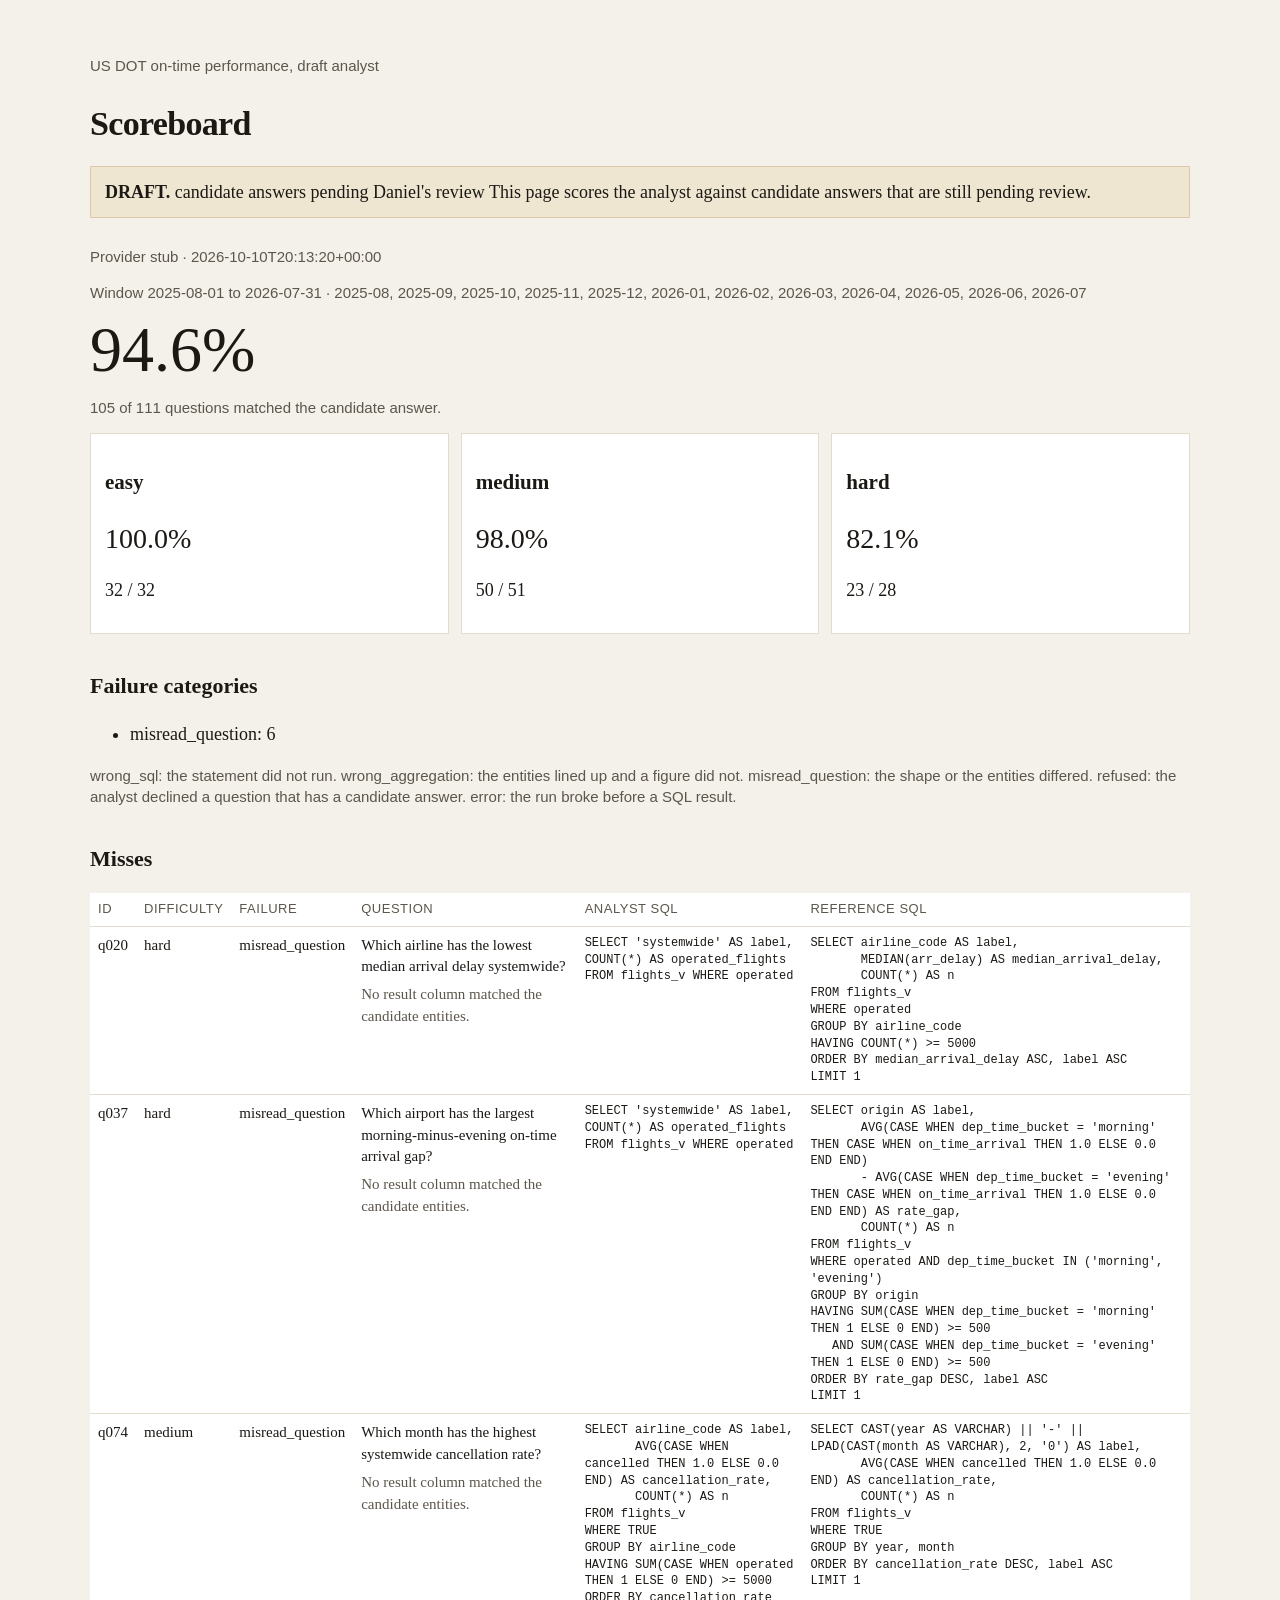
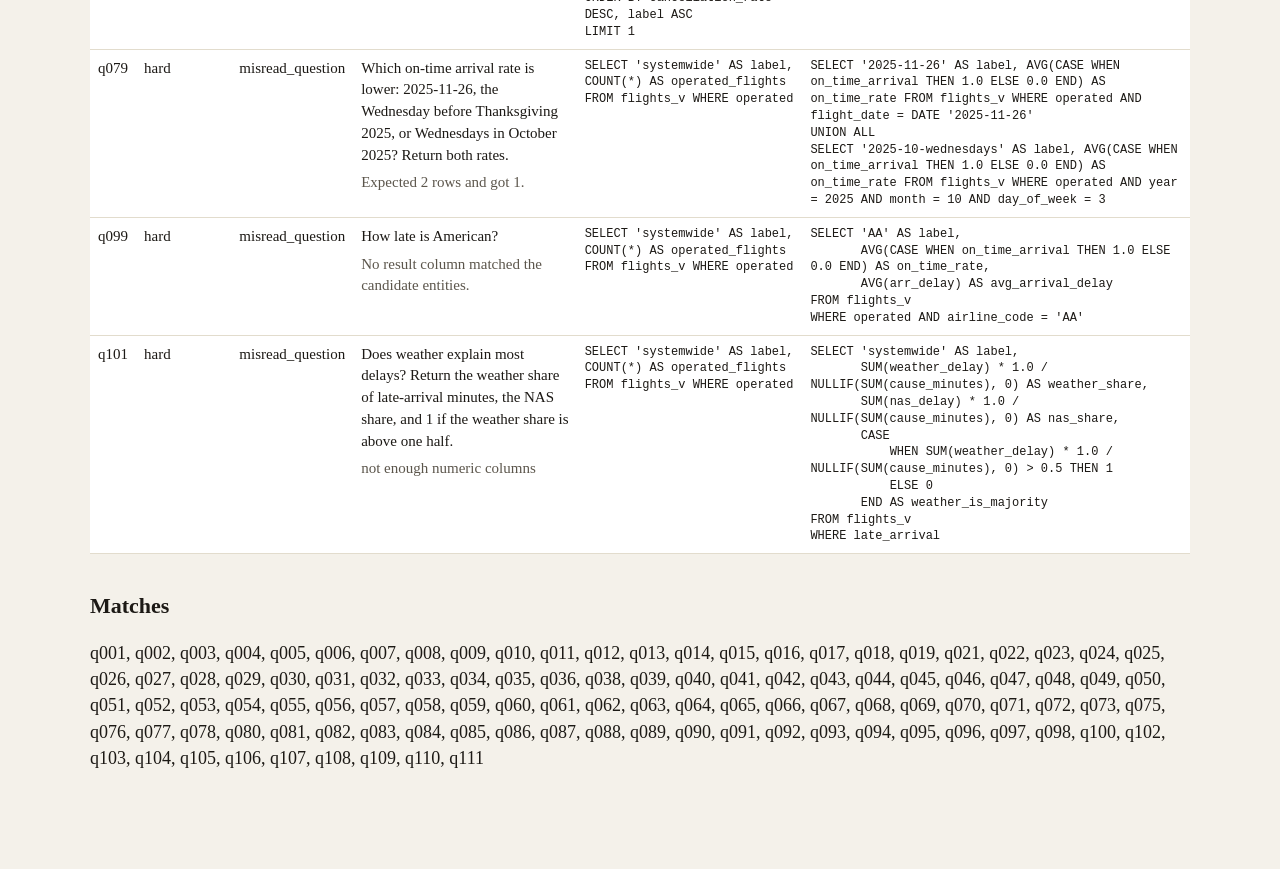
==== scoreboard/index.html @ 19b0c244 "Add a draft self-grading analyst for BTS flight delays. Load the latest 12 on-time months into DuckD" ====
<!DOCTYPE html>
<html lang="en">
<head>
<meta charset="utf-8">
<meta name="viewport" content="width=device-width, initial-scale=1">
<title>Flight delay analyst, draft scoreboard</title>
<style>
  :root { color-scheme: light; }
  body { margin: 0; background: #f4f1ea; color: #1c1915; font: 18px/1.45 "Iowan Old Style", Palatino, Georgia, serif; }
  main { max-width: 1100px; margin: 0 auto; padding: 40px 24px 80px; }
  h1 { font-weight: 600; font-size: 34px; letter-spacing: -0.02em; margin-bottom: 8px; }
  h2 { font-size: 22px; margin-top: 36px; }
  .banner { background: #efe6d2; border: 1px solid #d9cba8; padding: 12px 14px; margin: 18px 0 28px; }
  .overall { font-size: 64px; line-height: 1; margin: 8px 0; font-variant-numeric: tabular-nums; }
  .cards { display: grid; grid-template-columns: repeat(3, 1fr); gap: 12px; }
  .cards section { background: white; border: 1px solid #e2dccd; padding: 12px 14px; }
  .big { font-size: 28px; margin: 4px 0; font-variant-numeric: tabular-nums; }
  table { width: 100%; border-collapse: collapse; background: white; font-size: 15px; }
  th, td { border-bottom: 1px solid #e2dccd; text-align: left; vertical-align: top; padding: 8px; }
  th { font: 13px/1.3 ui-sans-serif, sans-serif; letter-spacing: 0.04em; text-transform: uppercase; color: #5c564c; }
  pre { white-space: pre-wrap; font: 12px/1.4 ui-monospace, SFMono-Regular, Menlo, Consolas, monospace; margin: 0; }
  .detail { color: #5c564c; margin: 6px 0 0; }
  .meta { color: #5c564c; font: 15px/1.4 ui-sans-serif, sans-serif; }
  @media (max-width: 800px) { .cards { grid-template-columns: 1fr; } }
</style>
</head>
<body>
<main>
  <p class="meta">US DOT on-time performance, draft analyst</p>
  <h1>Scoreboard</h1>
  <div class="banner">
    <strong>DRAFT.</strong> candidate answers pending Daniel's review
    This page scores the analyst against candidate answers that are still pending review.
  </div>
  <p class="meta">Provider stub · 2026-10-10T20:13:20+00:00</p>
  <p class="meta">Window 2025-08-01 to 2026-07-31 · 2025-08, 2025-09, 2025-10, 2025-11, 2025-12, 2026-01, 2026-02, 2026-03, 2026-04, 2026-05, 2026-06, 2026-07</p>
  <p class="overall">94.6%</p>
  <p class="meta">105 of 111 questions matched the candidate answer.</p>
  <div class="cards">
    <section><h3>easy</h3><p class='big'>100.0%</p><p>32 / 32</p></section><section><h3>medium</h3><p class='big'>98.0%</p><p>50 / 51</p></section><section><h3>hard</h3><p class='big'>82.1%</p><p>23 / 28</p></section>
  </div>
  <h2>Failure categories</h2>
  <ul><li>misread_question: 6</li></ul>
  <p class="meta">wrong_sql: the statement did not run. wrong_aggregation: the entities lined up and a figure did not. misread_question: the shape or the entities differed. refused: the analyst declined a question that has a candidate answer. error: the run broke before a SQL result.</p>
  <h2>Misses</h2>
  <table>
    <thead><tr><th>Id</th><th>Difficulty</th><th>Failure</th><th>Question</th><th>Analyst SQL</th><th>Reference SQL</th></tr></thead>
    <tbody>
      <tr><td>q020</td><td>hard</td><td>misread_question</td><td>Which airline has the lowest median arrival delay systemwide?<p class='detail'>No result column matched the candidate entities.</p></td><td><pre>SELECT 'systemwide' AS label, COUNT(*) AS operated_flights FROM flights_v WHERE operated</pre></td><td><pre>SELECT airline_code AS label,
       MEDIAN(arr_delay) AS median_arrival_delay,
       COUNT(*) AS n
FROM flights_v
WHERE operated
GROUP BY airline_code
HAVING COUNT(*) &gt;= 5000
ORDER BY median_arrival_delay ASC, label ASC
LIMIT 1</pre></td></tr><tr><td>q037</td><td>hard</td><td>misread_question</td><td>Which airport has the largest morning-minus-evening on-time arrival gap?<p class='detail'>No result column matched the candidate entities.</p></td><td><pre>SELECT 'systemwide' AS label, COUNT(*) AS operated_flights FROM flights_v WHERE operated</pre></td><td><pre>SELECT origin AS label,
       AVG(CASE WHEN dep_time_bucket = 'morning' THEN CASE WHEN on_time_arrival THEN 1.0 ELSE 0.0 END END)
       - AVG(CASE WHEN dep_time_bucket = 'evening' THEN CASE WHEN on_time_arrival THEN 1.0 ELSE 0.0 END END) AS rate_gap,
       COUNT(*) AS n
FROM flights_v
WHERE operated AND dep_time_bucket IN ('morning', 'evening')
GROUP BY origin
HAVING SUM(CASE WHEN dep_time_bucket = 'morning' THEN 1 ELSE 0 END) &gt;= 500
   AND SUM(CASE WHEN dep_time_bucket = 'evening' THEN 1 ELSE 0 END) &gt;= 500
ORDER BY rate_gap DESC, label ASC
LIMIT 1</pre></td></tr><tr><td>q074</td><td>medium</td><td>misread_question</td><td>Which month has the highest systemwide cancellation rate?<p class='detail'>No result column matched the candidate entities.</p></td><td><pre>SELECT airline_code AS label,
       AVG(CASE WHEN cancelled THEN 1.0 ELSE 0.0 END) AS cancellation_rate,
       COUNT(*) AS n
FROM flights_v
WHERE TRUE
GROUP BY airline_code
HAVING SUM(CASE WHEN operated THEN 1 ELSE 0 END) &gt;= 5000
ORDER BY cancellation_rate DESC, label ASC
LIMIT 1</pre></td><td><pre>SELECT CAST(year AS VARCHAR) || '-' || LPAD(CAST(month AS VARCHAR), 2, '0') AS label,
       AVG(CASE WHEN cancelled THEN 1.0 ELSE 0.0 END) AS cancellation_rate,
       COUNT(*) AS n
FROM flights_v
WHERE TRUE
GROUP BY year, month
ORDER BY cancellation_rate DESC, label ASC
LIMIT 1</pre></td></tr><tr><td>q079</td><td>hard</td><td>misread_question</td><td>Which on-time arrival rate is lower: 2025-11-26, the Wednesday before Thanksgiving 2025, or Wednesdays in October 2025? Return both rates.<p class='detail'>Expected 2 rows and got 1.</p></td><td><pre>SELECT 'systemwide' AS label, COUNT(*) AS operated_flights FROM flights_v WHERE operated</pre></td><td><pre>SELECT '2025-11-26' AS label, AVG(CASE WHEN on_time_arrival THEN 1.0 ELSE 0.0 END) AS on_time_rate FROM flights_v WHERE operated AND flight_date = DATE '2025-11-26'
UNION ALL
SELECT '2025-10-wednesdays' AS label, AVG(CASE WHEN on_time_arrival THEN 1.0 ELSE 0.0 END) AS on_time_rate FROM flights_v WHERE operated AND year = 2025 AND month = 10 AND day_of_week = 3</pre></td></tr><tr><td>q099</td><td>hard</td><td>misread_question</td><td>How late is American?<p class='detail'>No result column matched the candidate entities.</p></td><td><pre>SELECT 'systemwide' AS label, COUNT(*) AS operated_flights FROM flights_v WHERE operated</pre></td><td><pre>SELECT 'AA' AS label,
       AVG(CASE WHEN on_time_arrival THEN 1.0 ELSE 0.0 END) AS on_time_rate,
       AVG(arr_delay) AS avg_arrival_delay
FROM flights_v
WHERE operated AND airline_code = 'AA'</pre></td></tr><tr><td>q101</td><td>hard</td><td>misread_question</td><td>Does weather explain most delays? Return the weather share of late-arrival minutes, the NAS share, and 1 if the weather share is above one half.<p class='detail'>not enough numeric columns</p></td><td><pre>SELECT 'systemwide' AS label, COUNT(*) AS operated_flights FROM flights_v WHERE operated</pre></td><td><pre>SELECT 'systemwide' AS label,
       SUM(weather_delay) * 1.0 / NULLIF(SUM(cause_minutes), 0) AS weather_share,
       SUM(nas_delay) * 1.0 / NULLIF(SUM(cause_minutes), 0) AS nas_share,
       CASE
           WHEN SUM(weather_delay) * 1.0 / NULLIF(SUM(cause_minutes), 0) &gt; 0.5 THEN 1
           ELSE 0
       END AS weather_is_majority
FROM flights_v
WHERE late_arrival</pre></td></tr>
    </tbody>
  </table>
  <h2>Matches</h2>
  <p>q001, q002, q003, q004, q005, q006, q007, q008, q009, q010, q011, q012, q013, q014, q015, q016, q017, q018, q019, q021, q022, q023, q024, q025, q026, q027, q028, q029, q030, q031, q032, q033, q034, q035, q036, q038, q039, q040, q041, q042, q043, q044, q045, q046, q047, q048, q049, q050, q051, q052, q053, q054, q055, q056, q057, q058, q059, q060, q061, q062, q063, q064, q065, q066, q067, q068, q069, q070, q071, q072, q073, q075, q076, q077, q078, q080, q081, q082, q083, q084, q085, q086, q087, q088, q089, q090, q091, q092, q093, q094, q095, q096, q097, q098, q100, q102, q103, q104, q105, q106, q107, q108, q109, q110, q111</p>
</main>
</body>
</html>
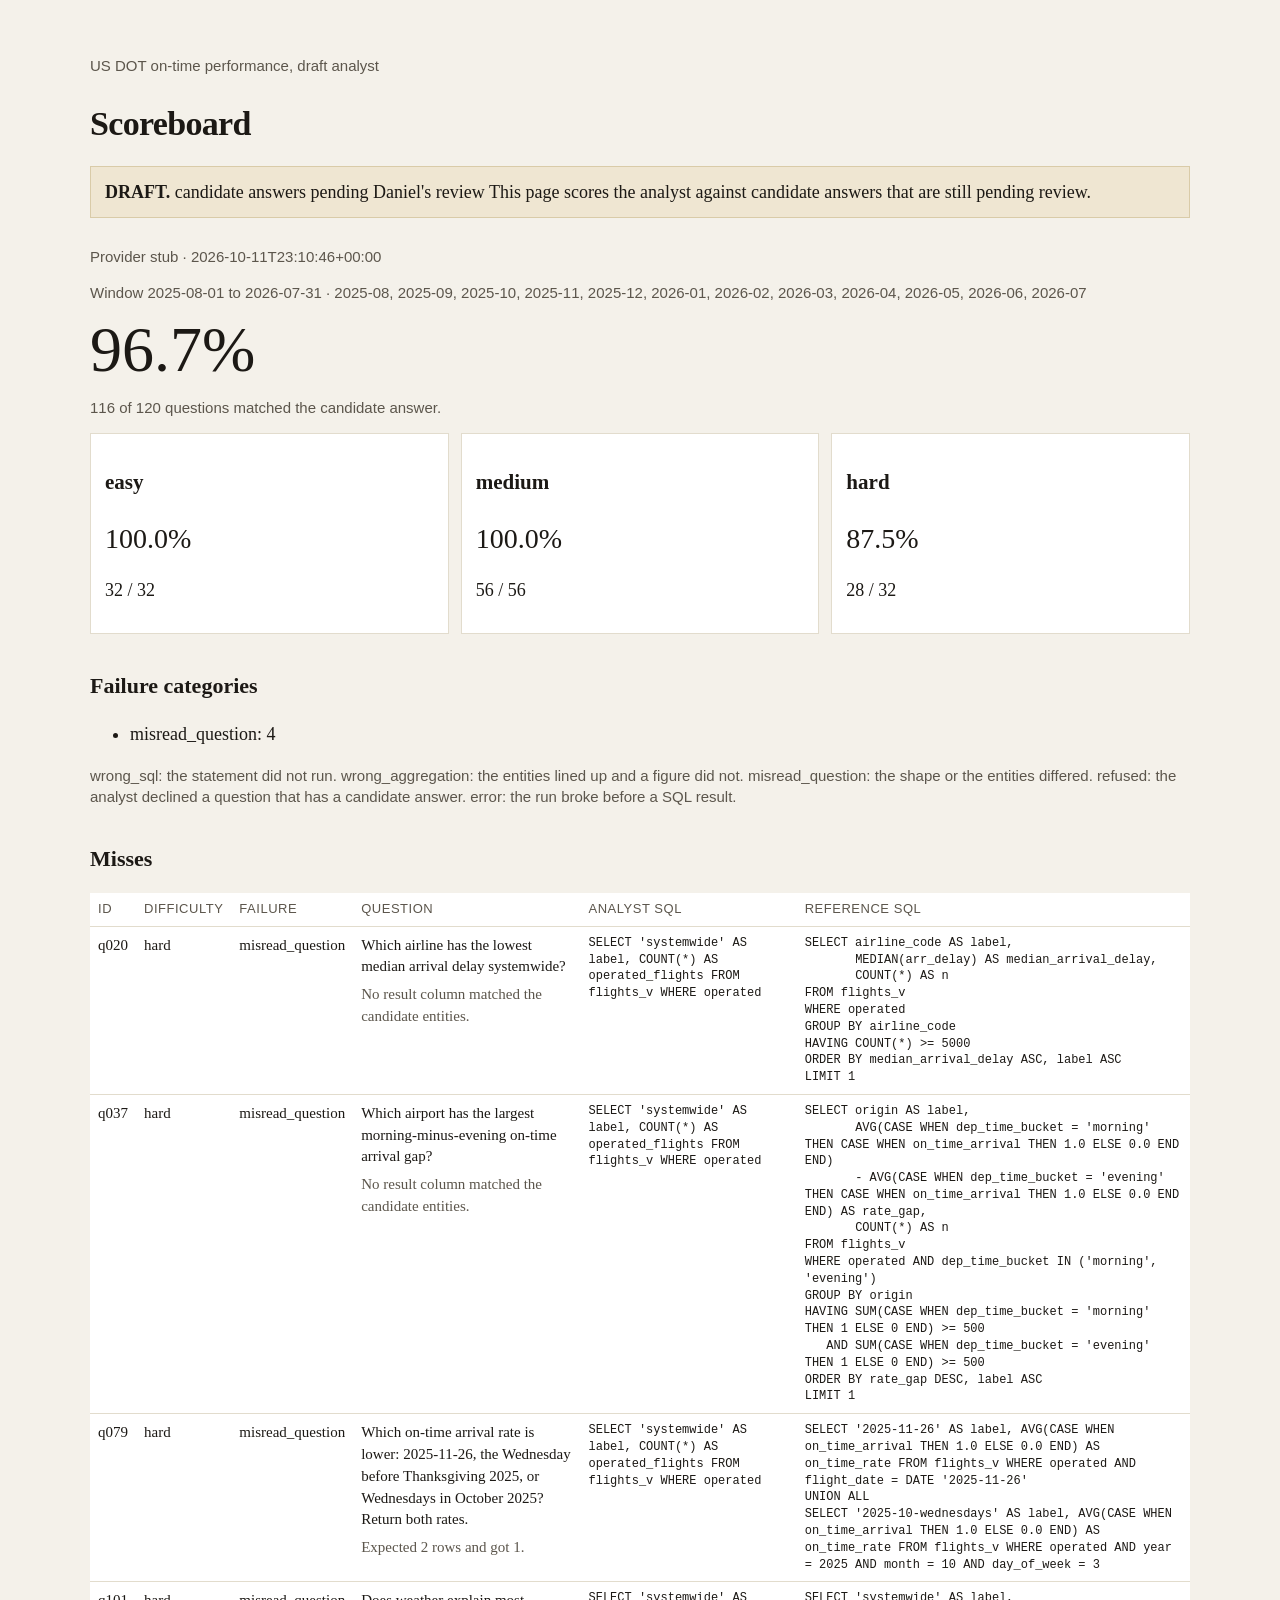
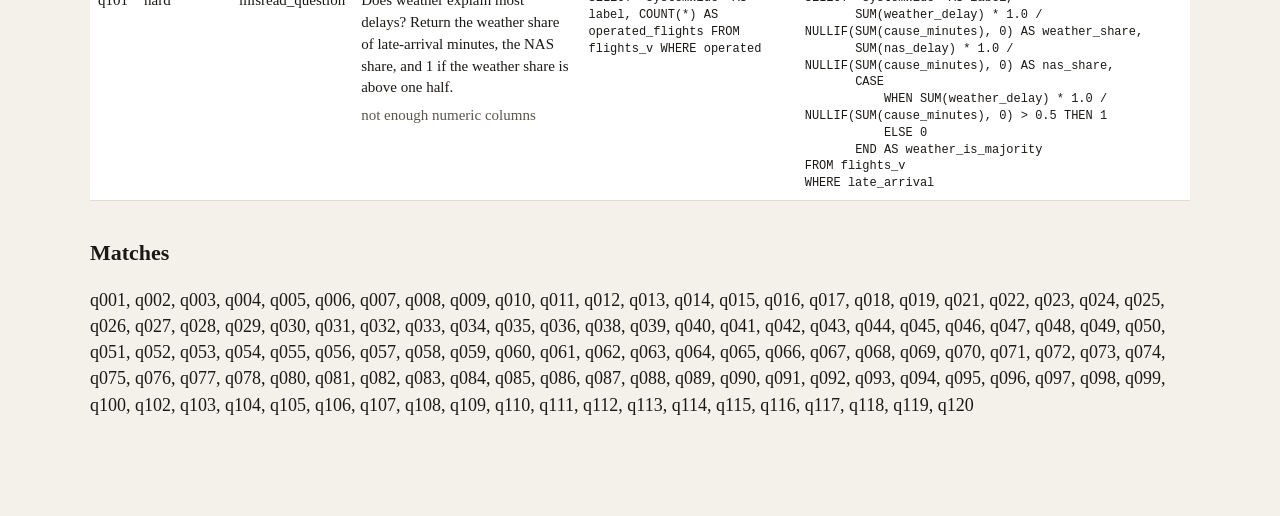
==== commit 83b490c6: "Apply Daniel's first review pass to the question bank. Approved questions stay as he left them. Revi" ====
--- a/scoreboard/index.html
+++ b/scoreboard/index.html
@@ -21,26 +21,29 @@
   pre { white-space: pre-wrap; font: 12px/1.4 ui-monospace, SFMono-Regular, Menlo, Consolas, monospace; margin: 0; }
   .detail { color: #5c564c; margin: 6px 0 0; }
   .meta { color: #5c564c; font: 15px/1.4 ui-sans-serif, sans-serif; }
+  nav { font: 15px/1.4 ui-sans-serif, sans-serif; margin-bottom: 18px; }
+  nav a { color: inherit; margin-right: 16px; }
   @media (max-width: 800px) { .cards { grid-template-columns: 1fr; } }
 </style>
 </head>
 <body>
 <main>
+  
   <p class="meta">US DOT on-time performance, draft analyst</p>
   <h1>Scoreboard</h1>
   <div class="banner">
     <strong>DRAFT.</strong> candidate answers pending Daniel's review
     This page scores the analyst against candidate answers that are still pending review.
   </div>
-  <p class="meta">Provider stub · 2026-10-10T20:13:20+00:00</p>
+  <p class="meta">Provider stub · 2026-10-11T23:10:46+00:00</p>
   <p class="meta">Window 2025-08-01 to 2026-07-31 · 2025-08, 2025-09, 2025-10, 2025-11, 2025-12, 2026-01, 2026-02, 2026-03, 2026-04, 2026-05, 2026-06, 2026-07</p>
-  <p class="overall">94.6%</p>
-  <p class="meta">105 of 111 questions matched the candidate answer.</p>
+  <p class="overall">96.7%</p>
+  <p class="meta">116 of 120 questions matched the candidate answer.</p>
   <div class="cards">
-    <section><h3>easy</h3><p class='big'>100.0%</p><p>32 / 32</p></section><section><h3>medium</h3><p class='big'>98.0%</p><p>50 / 51</p></section><section><h3>hard</h3><p class='big'>82.1%</p><p>23 / 28</p></section>
+    <section><h3>easy</h3><p class='big'>100.0%</p><p>32 / 32</p></section><section><h3>medium</h3><p class='big'>100.0%</p><p>56 / 56</p></section><section><h3>hard</h3><p class='big'>87.5%</p><p>28 / 32</p></section>
   </div>
   <h2>Failure categories</h2>
-  <ul><li>misread_question: 6</li></ul>
+  <ul><li>misread_question: 4</li></ul>
   <p class="meta">wrong_sql: the statement did not run. wrong_aggregation: the entities lined up and a figure did not. misread_question: the shape or the entities differed. refused: the analyst declined a question that has a candidate answer. error: the run broke before a SQL result.</p>
   <h2>Misses</h2>
   <table>
@@ -64,28 +67,9 @@
 HAVING SUM(CASE WHEN dep_time_bucket = 'morning' THEN 1 ELSE 0 END) &gt;= 500
    AND SUM(CASE WHEN dep_time_bucket = 'evening' THEN 1 ELSE 0 END) &gt;= 500
 ORDER BY rate_gap DESC, label ASC
-LIMIT 1</pre></td></tr><tr><td>q074</td><td>medium</td><td>misread_question</td><td>Which month has the highest systemwide cancellation rate?<p class='detail'>No result column matched the candidate entities.</p></td><td><pre>SELECT airline_code AS label,
-       AVG(CASE WHEN cancelled THEN 1.0 ELSE 0.0 END) AS cancellation_rate,
-       COUNT(*) AS n
-FROM flights_v
-WHERE TRUE
-GROUP BY airline_code
-HAVING SUM(CASE WHEN operated THEN 1 ELSE 0 END) &gt;= 5000
-ORDER BY cancellation_rate DESC, label ASC
-LIMIT 1</pre></td><td><pre>SELECT CAST(year AS VARCHAR) || '-' || LPAD(CAST(month AS VARCHAR), 2, '0') AS label,
-       AVG(CASE WHEN cancelled THEN 1.0 ELSE 0.0 END) AS cancellation_rate,
-       COUNT(*) AS n
-FROM flights_v
-WHERE TRUE
-GROUP BY year, month
-ORDER BY cancellation_rate DESC, label ASC
 LIMIT 1</pre></td></tr><tr><td>q079</td><td>hard</td><td>misread_question</td><td>Which on-time arrival rate is lower: 2025-11-26, the Wednesday before Thanksgiving 2025, or Wednesdays in October 2025? Return both rates.<p class='detail'>Expected 2 rows and got 1.</p></td><td><pre>SELECT 'systemwide' AS label, COUNT(*) AS operated_flights FROM flights_v WHERE operated</pre></td><td><pre>SELECT '2025-11-26' AS label, AVG(CASE WHEN on_time_arrival THEN 1.0 ELSE 0.0 END) AS on_time_rate FROM flights_v WHERE operated AND flight_date = DATE '2025-11-26'
 UNION ALL
-SELECT '2025-10-wednesdays' AS label, AVG(CASE WHEN on_time_arrival THEN 1.0 ELSE 0.0 END) AS on_time_rate FROM flights_v WHERE operated AND year = 2025 AND month = 10 AND day_of_week = 3</pre></td></tr><tr><td>q099</td><td>hard</td><td>misread_question</td><td>How late is American?<p class='detail'>No result column matched the candidate entities.</p></td><td><pre>SELECT 'systemwide' AS label, COUNT(*) AS operated_flights FROM flights_v WHERE operated</pre></td><td><pre>SELECT 'AA' AS label,
-       AVG(CASE WHEN on_time_arrival THEN 1.0 ELSE 0.0 END) AS on_time_rate,
-       AVG(arr_delay) AS avg_arrival_delay
-FROM flights_v
-WHERE operated AND airline_code = 'AA'</pre></td></tr><tr><td>q101</td><td>hard</td><td>misread_question</td><td>Does weather explain most delays? Return the weather share of late-arrival minutes, the NAS share, and 1 if the weather share is above one half.<p class='detail'>not enough numeric columns</p></td><td><pre>SELECT 'systemwide' AS label, COUNT(*) AS operated_flights FROM flights_v WHERE operated</pre></td><td><pre>SELECT 'systemwide' AS label,
+SELECT '2025-10-wednesdays' AS label, AVG(CASE WHEN on_time_arrival THEN 1.0 ELSE 0.0 END) AS on_time_rate FROM flights_v WHERE operated AND year = 2025 AND month = 10 AND day_of_week = 3</pre></td></tr><tr><td>q101</td><td>hard</td><td>misread_question</td><td>Does weather explain most delays? Return the weather share of late-arrival minutes, the NAS share, and 1 if the weather share is above one half.<p class='detail'>not enough numeric columns</p></td><td><pre>SELECT 'systemwide' AS label, COUNT(*) AS operated_flights FROM flights_v WHERE operated</pre></td><td><pre>SELECT 'systemwide' AS label,
        SUM(weather_delay) * 1.0 / NULLIF(SUM(cause_minutes), 0) AS weather_share,
        SUM(nas_delay) * 1.0 / NULLIF(SUM(cause_minutes), 0) AS nas_share,
        CASE
@@ -97,7 +81,7 @@
     </tbody>
   </table>
   <h2>Matches</h2>
-  <p>q001, q002, q003, q004, q005, q006, q007, q008, q009, q010, q011, q012, q013, q014, q015, q016, q017, q018, q019, q021, q022, q023, q024, q025, q026, q027, q028, q029, q030, q031, q032, q033, q034, q035, q036, q038, q039, q040, q041, q042, q043, q044, q045, q046, q047, q048, q049, q050, q051, q052, q053, q054, q055, q056, q057, q058, q059, q060, q061, q062, q063, q064, q065, q066, q067, q068, q069, q070, q071, q072, q073, q075, q076, q077, q078, q080, q081, q082, q083, q084, q085, q086, q087, q088, q089, q090, q091, q092, q093, q094, q095, q096, q097, q098, q100, q102, q103, q104, q105, q106, q107, q108, q109, q110, q111</p>
+  <p>q001, q002, q003, q004, q005, q006, q007, q008, q009, q010, q011, q012, q013, q014, q015, q016, q017, q018, q019, q021, q022, q023, q024, q025, q026, q027, q028, q029, q030, q031, q032, q033, q034, q035, q036, q038, q039, q040, q041, q042, q043, q044, q045, q046, q047, q048, q049, q050, q051, q052, q053, q054, q055, q056, q057, q058, q059, q060, q061, q062, q063, q064, q065, q066, q067, q068, q069, q070, q071, q072, q073, q074, q075, q076, q077, q078, q080, q081, q082, q083, q084, q085, q086, q087, q088, q089, q090, q091, q092, q093, q094, q095, q096, q097, q098, q099, q100, q102, q103, q104, q105, q106, q107, q108, q109, q110, q111, q112, q113, q114, q115, q116, q117, q118, q119, q120</p>
 </main>
 </body>
 </html>
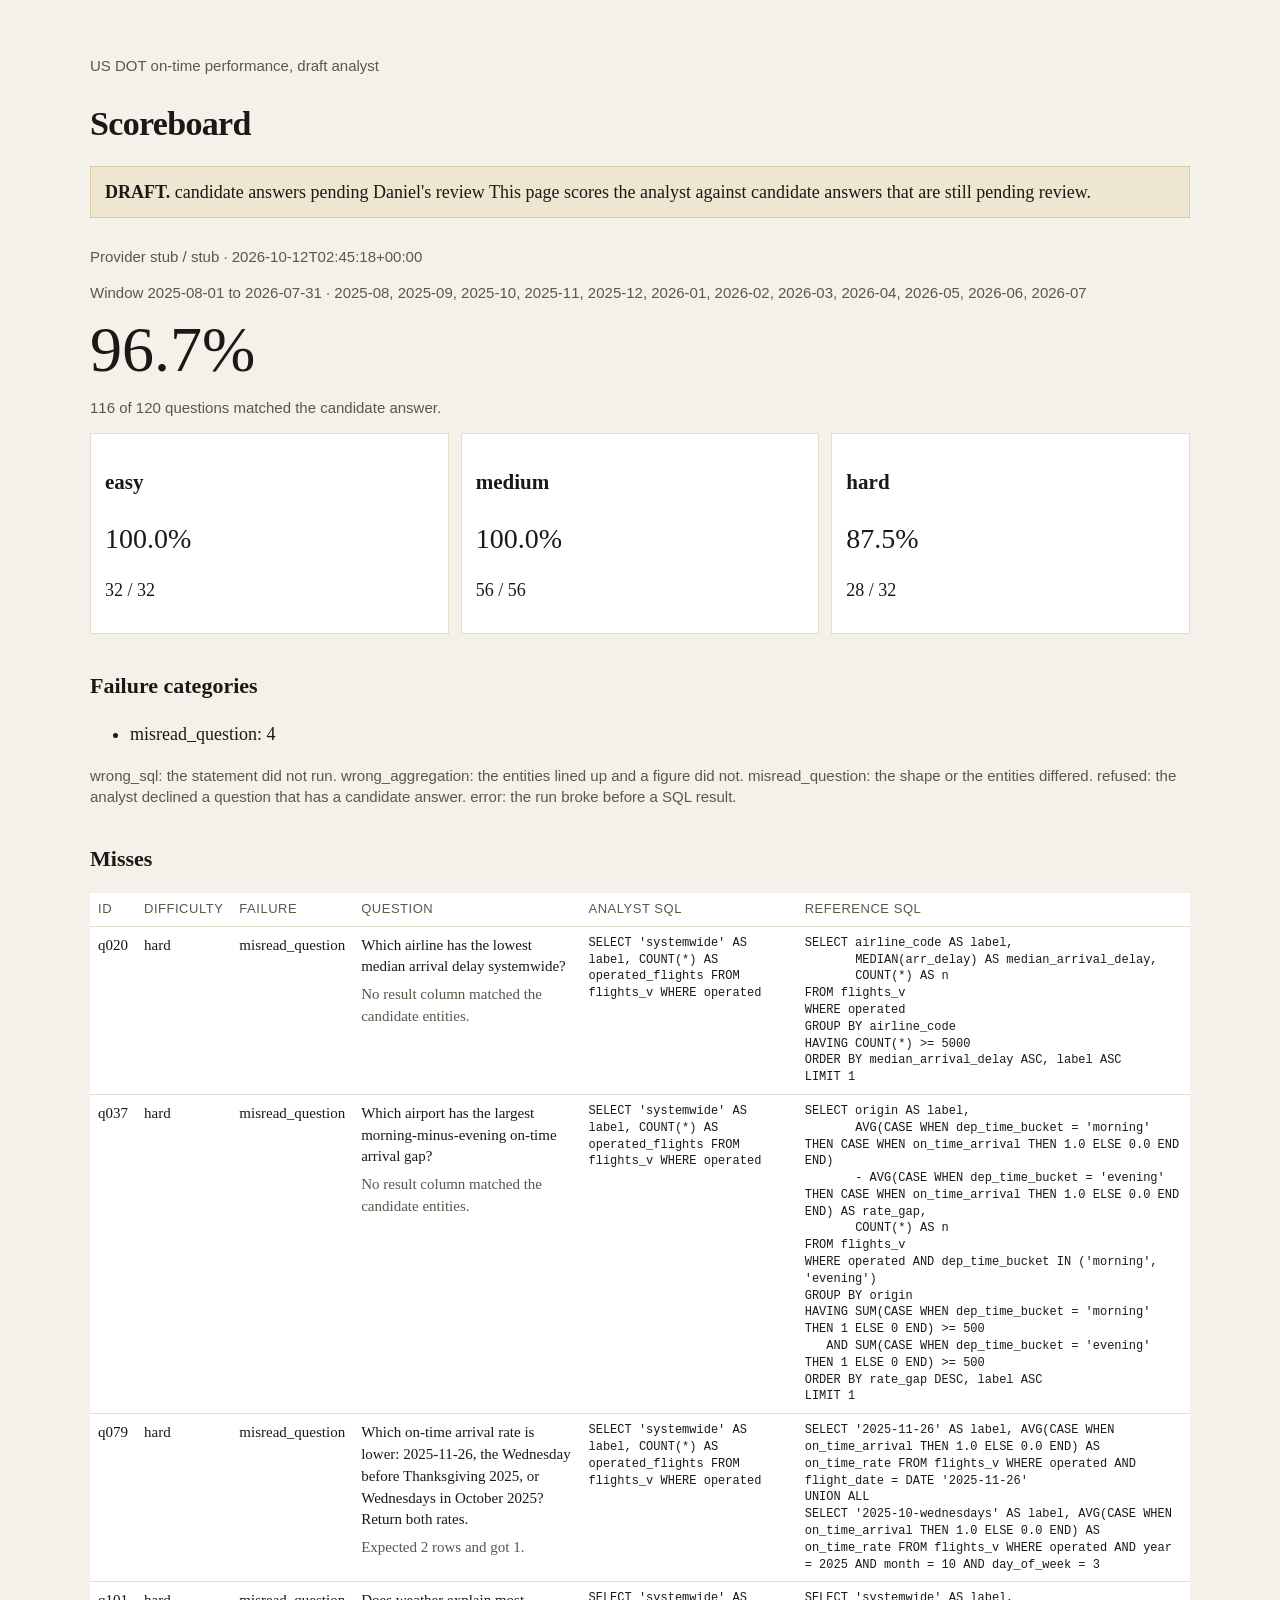
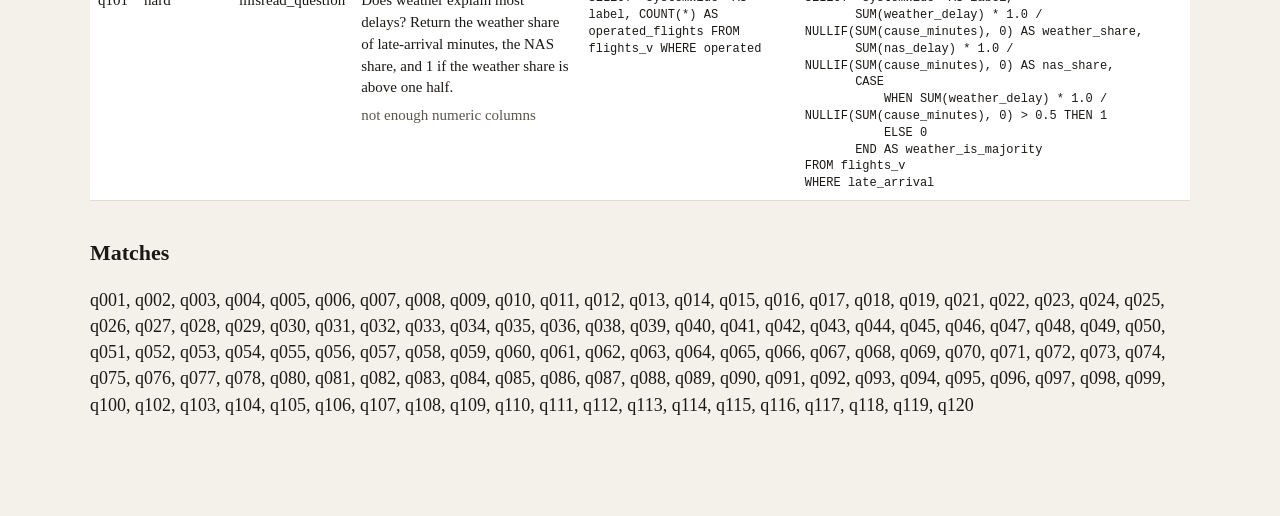
==== commit aa11be6f: "Apply batch 4 and add a priced model-comparison run. Most-on-time answers now include the literal wi" ====
--- a/scoreboard/index.html
+++ b/scoreboard/index.html
@@ -35,7 +35,7 @@
     <strong>DRAFT.</strong> candidate answers pending Daniel's review
     This page scores the analyst against candidate answers that are still pending review.
   </div>
-  <p class="meta">Provider stub · 2026-10-11T23:10:46+00:00</p>
+  <p class="meta">Provider stub / stub · 2026-10-12T02:45:18+00:00</p>
   <p class="meta">Window 2025-08-01 to 2026-07-31 · 2025-08, 2025-09, 2025-10, 2025-11, 2025-12, 2026-01, 2026-02, 2026-03, 2026-04, 2026-05, 2026-06, 2026-07</p>
   <p class="overall">96.7%</p>
   <p class="meta">116 of 120 questions matched the candidate answer.</p>
